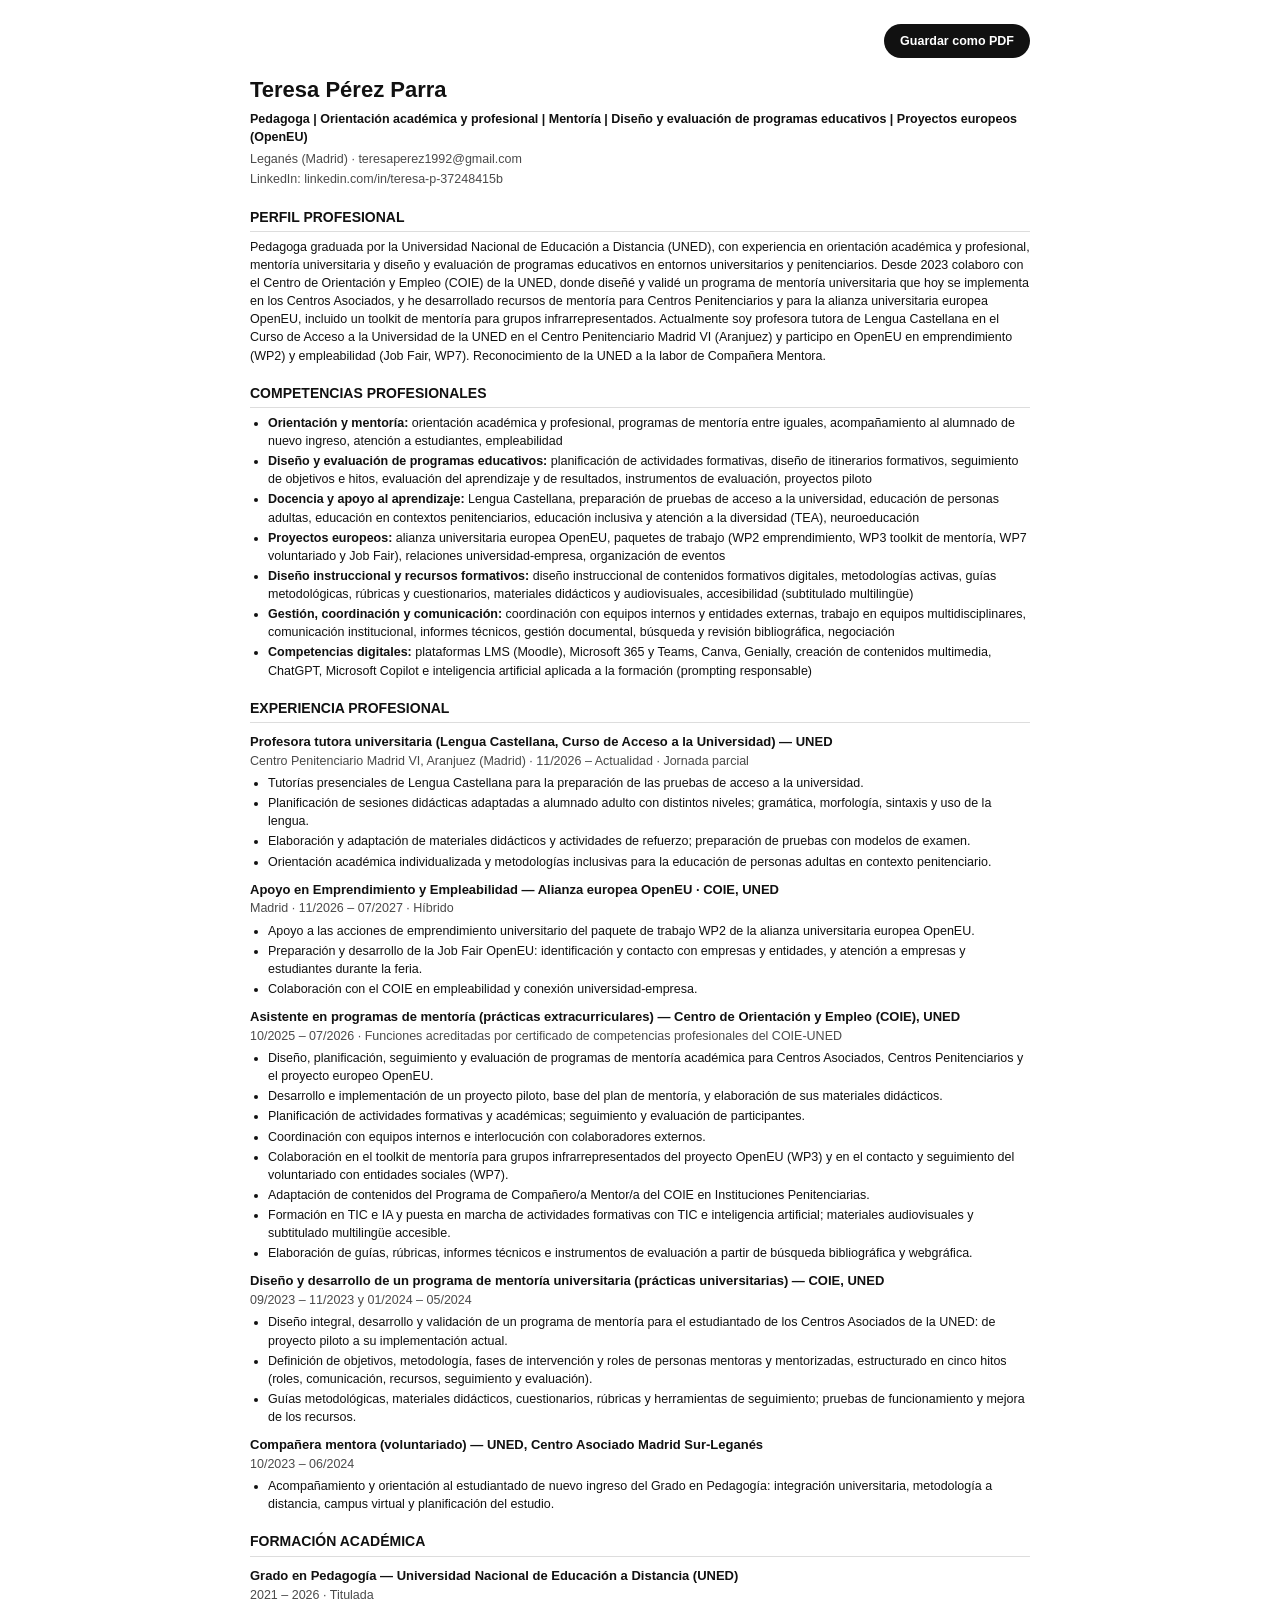
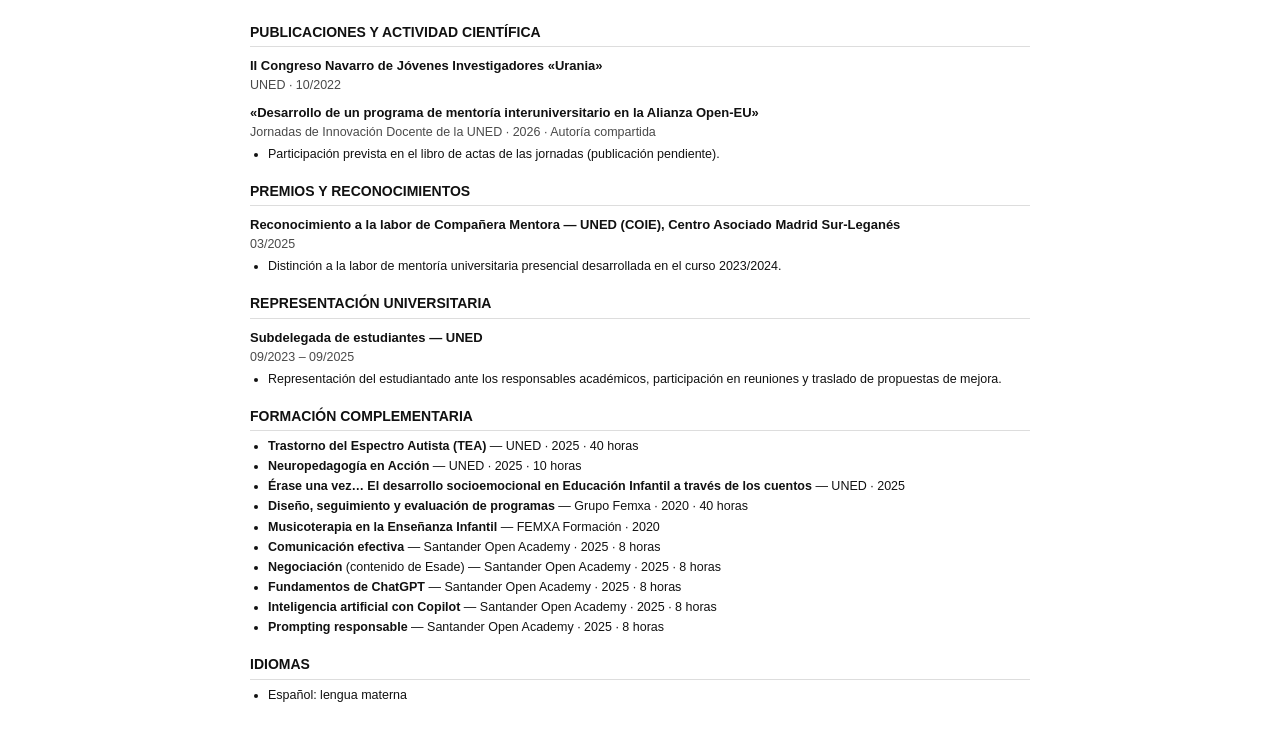
==== cv.html @ b2f472a7 "deploy: cae99cfe1061488c470f6bf29c851a079ede2fc2 OBravoSarro/kodo-portfolio@cae99cfe1061488c470f6bf2" ====
<!doctype html>
<html lang="es">
  <head>
    <meta charset="utf-8" />
    <meta name="viewport" content="width=device-width, initial-scale=1" />
    <title>Teresa Pérez Parra — CV</title>
    <meta name="robots" content="noindex" />
    <style>
      * { box-sizing: border-box; }
      body { margin: 0; padding: 24px; font-family: Arial, Helvetica, sans-serif; font-size: 12.5px; line-height: 1.45; color: #111; background: #fff; }
      .page { max-width: 780px; margin: 0 auto; }
      a { color: inherit; text-decoration: none; }
      h1 { font-size: 22px; margin: 0 0 4px; }
      .title { font-weight: 700; margin: 0 0 4px; }
      .contact { color: #4a4a4a; margin: 0 0 2px; }
      h2 { font-size: 14px; margin: 18px 0 6px; padding-bottom: 4px; border-bottom: 1px solid #ddd; text-transform: uppercase; }
      h3 { font-size: 13px; margin: 10px 0 0; }
      .meta { color: #4a4a4a; margin: 0 0 2px; }
      p { margin: 0 0 6px; }
      ul { margin: 4px 0 8px 18px; padding: 0; }
      li { margin: 2px 0; }
      .toolbar { display: flex; justify-content: flex-end; margin-bottom: 16px; }
      .toolbar button { font: inherit; font-weight: 600; padding: 8px 16px; border: 0; border-radius: 999px; background: #111; color: #fff; cursor: pointer; }
      @media print { body { padding: 0; } @page { margin: 14mm; } .toolbar { display: none; } }
    </style>
  </head>
  <body>
    <main class="page">
      <div class="toolbar"><button type="button" onclick="window.print()">Guardar como PDF</button></div>
      <header>
      <h1>Teresa Pérez Parra</h1>
      <p class="title">Pedagoga | Orientación académica y profesional | Mentoría | Diseño y evaluación de programas educativos | Proyectos europeos (OpenEU)</p>
      <p class="contact">Leganés (Madrid) · <a href="mailto:teresaperez1992@gmail.com">teresaperez1992@gmail.com</a></p>
      <p class="contact">LinkedIn: linkedin.com/in/teresa-p-37248415b</p>
      </header>
      <h2>Perfil profesional</h2>
      <p>Pedagoga graduada por la Universidad Nacional de Educación a Distancia (UNED), con experiencia en orientación académica y profesional, mentoría universitaria y diseño y evaluación de programas educativos en entornos universitarios y penitenciarios. Desde 2023 colaboro con el Centro de Orientación y Empleo (COIE) de la UNED, donde diseñé y validé un programa de mentoría universitaria que hoy se implementa en los Centros Asociados, y he desarrollado recursos de mentoría para Centros Penitenciarios y para la alianza universitaria europea OpenEU, incluido un toolkit de mentoría para grupos infrarrepresentados. Actualmente soy profesora tutora de Lengua Castellana en el Curso de Acceso a la Universidad de la UNED en el Centro Penitenciario Madrid VI (Aranjuez) y participo en OpenEU en emprendimiento (WP2) y empleabilidad (Job Fair, WP7). Reconocimiento de la UNED a la labor de Compañera Mentora.</p>
      <h2>Competencias profesionales</h2>
      <ul>
        <li><strong>Orientación y mentoría:</strong> orientación académica y profesional, programas de mentoría entre iguales, acompañamiento al alumnado de nuevo ingreso, atención a estudiantes, empleabilidad</li>
        <li><strong>Diseño y evaluación de programas educativos:</strong> planificación de actividades formativas, diseño de itinerarios formativos, seguimiento de objetivos e hitos, evaluación del aprendizaje y de resultados, instrumentos de evaluación, proyectos piloto</li>
        <li><strong>Docencia y apoyo al aprendizaje:</strong> Lengua Castellana, preparación de pruebas de acceso a la universidad, educación de personas adultas, educación en contextos penitenciarios, educación inclusiva y atención a la diversidad (TEA), neuroeducación</li>
        <li><strong>Proyectos europeos:</strong> alianza universitaria europea OpenEU, paquetes de trabajo (WP2 emprendimiento, WP3 toolkit de mentoría, WP7 voluntariado y Job Fair), relaciones universidad-empresa, organización de eventos</li>
        <li><strong>Diseño instruccional y recursos formativos:</strong> diseño instruccional de contenidos formativos digitales, metodologías activas, guías metodológicas, rúbricas y cuestionarios, materiales didácticos y audiovisuales, accesibilidad (subtitulado multilingüe)</li>
        <li><strong>Gestión, coordinación y comunicación:</strong> coordinación con equipos internos y entidades externas, trabajo en equipos multidisciplinares, comunicación institucional, informes técnicos, gestión documental, búsqueda y revisión bibliográfica, negociación</li>
        <li><strong>Competencias digitales:</strong> plataformas LMS (Moodle), Microsoft 365 y Teams, Canva, Genially, creación de contenidos multimedia, ChatGPT, Microsoft Copilot e inteligencia artificial aplicada a la formación (prompting responsable)</li>
      </ul>
      <h2>Experiencia profesional</h2>
      <h3>Profesora tutora universitaria (Lengua Castellana, Curso de Acceso a la Universidad) — UNED</h3>
      <p class="meta">Centro Penitenciario Madrid VI, Aranjuez (Madrid) · 11/2026 – Actualidad · Jornada parcial</p>
      <ul>
        <li>Tutorías presenciales de Lengua Castellana para la preparación de las pruebas de acceso a la universidad.</li>
        <li>Planificación de sesiones didácticas adaptadas a alumnado adulto con distintos niveles; gramática, morfología, sintaxis y uso de la lengua.</li>
        <li>Elaboración y adaptación de materiales didácticos y actividades de refuerzo; preparación de pruebas con modelos de examen.</li>
        <li>Orientación académica individualizada y metodologías inclusivas para la educación de personas adultas en contexto penitenciario.</li>
      </ul>
      <h3>Apoyo en Emprendimiento y Empleabilidad — Alianza europea OpenEU · COIE, UNED</h3>
      <p class="meta">Madrid · 11/2026 – 07/2027 · Híbrido</p>
      <ul>
        <li>Apoyo a las acciones de emprendimiento universitario del paquete de trabajo WP2 de la alianza universitaria europea OpenEU.</li>
        <li>Preparación y desarrollo de la Job Fair OpenEU: identificación y contacto con empresas y entidades, y atención a empresas y estudiantes durante la feria.</li>
        <li>Colaboración con el COIE en empleabilidad y conexión universidad-empresa.</li>
      </ul>
      <h3>Asistente en programas de mentoría (prácticas extracurriculares) — Centro de Orientación y Empleo (COIE), UNED</h3>
      <p class="meta">10/2025 – 07/2026 · Funciones acreditadas por certificado de competencias profesionales del COIE-UNED</p>
      <ul>
        <li>Diseño, planificación, seguimiento y evaluación de programas de mentoría académica para Centros Asociados, Centros Penitenciarios y el proyecto europeo OpenEU.</li>
        <li>Desarrollo e implementación de un proyecto piloto, base del plan de mentoría, y elaboración de sus materiales didácticos.</li>
        <li>Planificación de actividades formativas y académicas; seguimiento y evaluación de participantes.</li>
        <li>Coordinación con equipos internos e interlocución con colaboradores externos.</li>
        <li>Colaboración en el toolkit de mentoría para grupos infrarrepresentados del proyecto OpenEU (WP3) y en el contacto y seguimiento del voluntariado con entidades sociales (WP7).</li>
        <li>Adaptación de contenidos del Programa de Compañero/a Mentor/a del COIE en Instituciones Penitenciarias.</li>
        <li>Formación en TIC e IA y puesta en marcha de actividades formativas con TIC e inteligencia artificial; materiales audiovisuales y subtitulado multilingüe accesible.</li>
        <li>Elaboración de guías, rúbricas, informes técnicos e instrumentos de evaluación a partir de búsqueda bibliográfica y webgráfica.</li>
      </ul>
      <h3>Diseño y desarrollo de un programa de mentoría universitaria (prácticas universitarias) — COIE, UNED</h3>
      <p class="meta">09/2023 – 11/2023 y 01/2024 – 05/2024</p>
      <ul>
        <li>Diseño integral, desarrollo y validación de un programa de mentoría para el estudiantado de los Centros Asociados de la UNED: de proyecto piloto a su implementación actual.</li>
        <li>Definición de objetivos, metodología, fases de intervención y roles de personas mentoras y mentorizadas, estructurado en cinco hitos (roles, comunicación, recursos, seguimiento y evaluación).</li>
        <li>Guías metodológicas, materiales didácticos, cuestionarios, rúbricas y herramientas de seguimiento; pruebas de funcionamiento y mejora de los recursos.</li>
      </ul>
      <h3>Compañera mentora (voluntariado) — UNED, Centro Asociado Madrid Sur-Leganés</h3>
      <p class="meta">10/2023 – 06/2024</p>
      <ul>
        <li>Acompañamiento y orientación al estudiantado de nuevo ingreso del Grado en Pedagogía: integración universitaria, metodología a distancia, campus virtual y planificación del estudio.</li>
      </ul>
      <h2>Formación académica</h2>
      <h3>Grado en Pedagogía — Universidad Nacional de Educación a Distancia (UNED)</h3>
      <p class="meta">2021 – 2026 · Titulada</p>
      <h2>Publicaciones y actividad científica</h2>
      <h3>II Congreso Navarro de Jóvenes Investigadores «Urania»</h3>
      <p class="meta">UNED · 10/2022</p>
      <h3>«Desarrollo de un programa de mentoría interuniversitario en la Alianza Open-EU»</h3>
      <p class="meta">Jornadas de Innovación Docente de la UNED · 2026 · Autoría compartida</p>
      <ul>
        <li>Participación prevista en el libro de actas de las jornadas (publicación pendiente).</li>
      </ul>
      <h2>Premios y reconocimientos</h2>
      <h3>Reconocimiento a la labor de Compañera Mentora — UNED (COIE), Centro Asociado Madrid Sur-Leganés</h3>
      <p class="meta">03/2025</p>
      <ul>
        <li>Distinción a la labor de mentoría universitaria presencial desarrollada en el curso 2023/2024.</li>
      </ul>
      <h2>Representación universitaria</h2>
      <h3>Subdelegada de estudiantes — UNED</h3>
      <p class="meta">09/2023 – 09/2025</p>
      <ul>
        <li>Representación del estudiantado ante los responsables académicos, participación en reuniones y traslado de propuestas de mejora.</li>
      </ul>
      <h2>Formación complementaria</h2>
      <ul>
        <li><strong>Trastorno del Espectro Autista (TEA)</strong> — UNED · 2025 · 40 horas</li>
        <li><strong>Neuropedagogía en Acción</strong> — UNED · 2025 · 10 horas</li>
        <li><strong>Érase una vez… El desarrollo socioemocional en Educación Infantil a través de los cuentos</strong> — UNED · 2025</li>
        <li><strong>Diseño, seguimiento y evaluación de programas</strong> — Grupo Femxa · 2020 · 40 horas</li>
        <li><strong>Musicoterapia en la Enseñanza Infantil</strong> — FEMXA Formación · 2020</li>
        <li><strong>Comunicación efectiva</strong> — Santander Open Academy · 2025 · 8 horas</li>
        <li><strong>Negociación</strong> (contenido de Esade) — Santander Open Academy · 2025 · 8 horas</li>
        <li><strong>Fundamentos de ChatGPT</strong> — Santander Open Academy · 2025 · 8 horas</li>
        <li><strong>Inteligencia artificial con Copilot</strong> — Santander Open Academy · 2025 · 8 horas</li>
        <li><strong>Prompting responsable</strong> — Santander Open Academy · 2025 · 8 horas</li>
      </ul>
      <h2>Idiomas</h2>
      <ul>
        <li>Español: lengua materna</li>
      </ul>
    </main>
  </body>
</html>
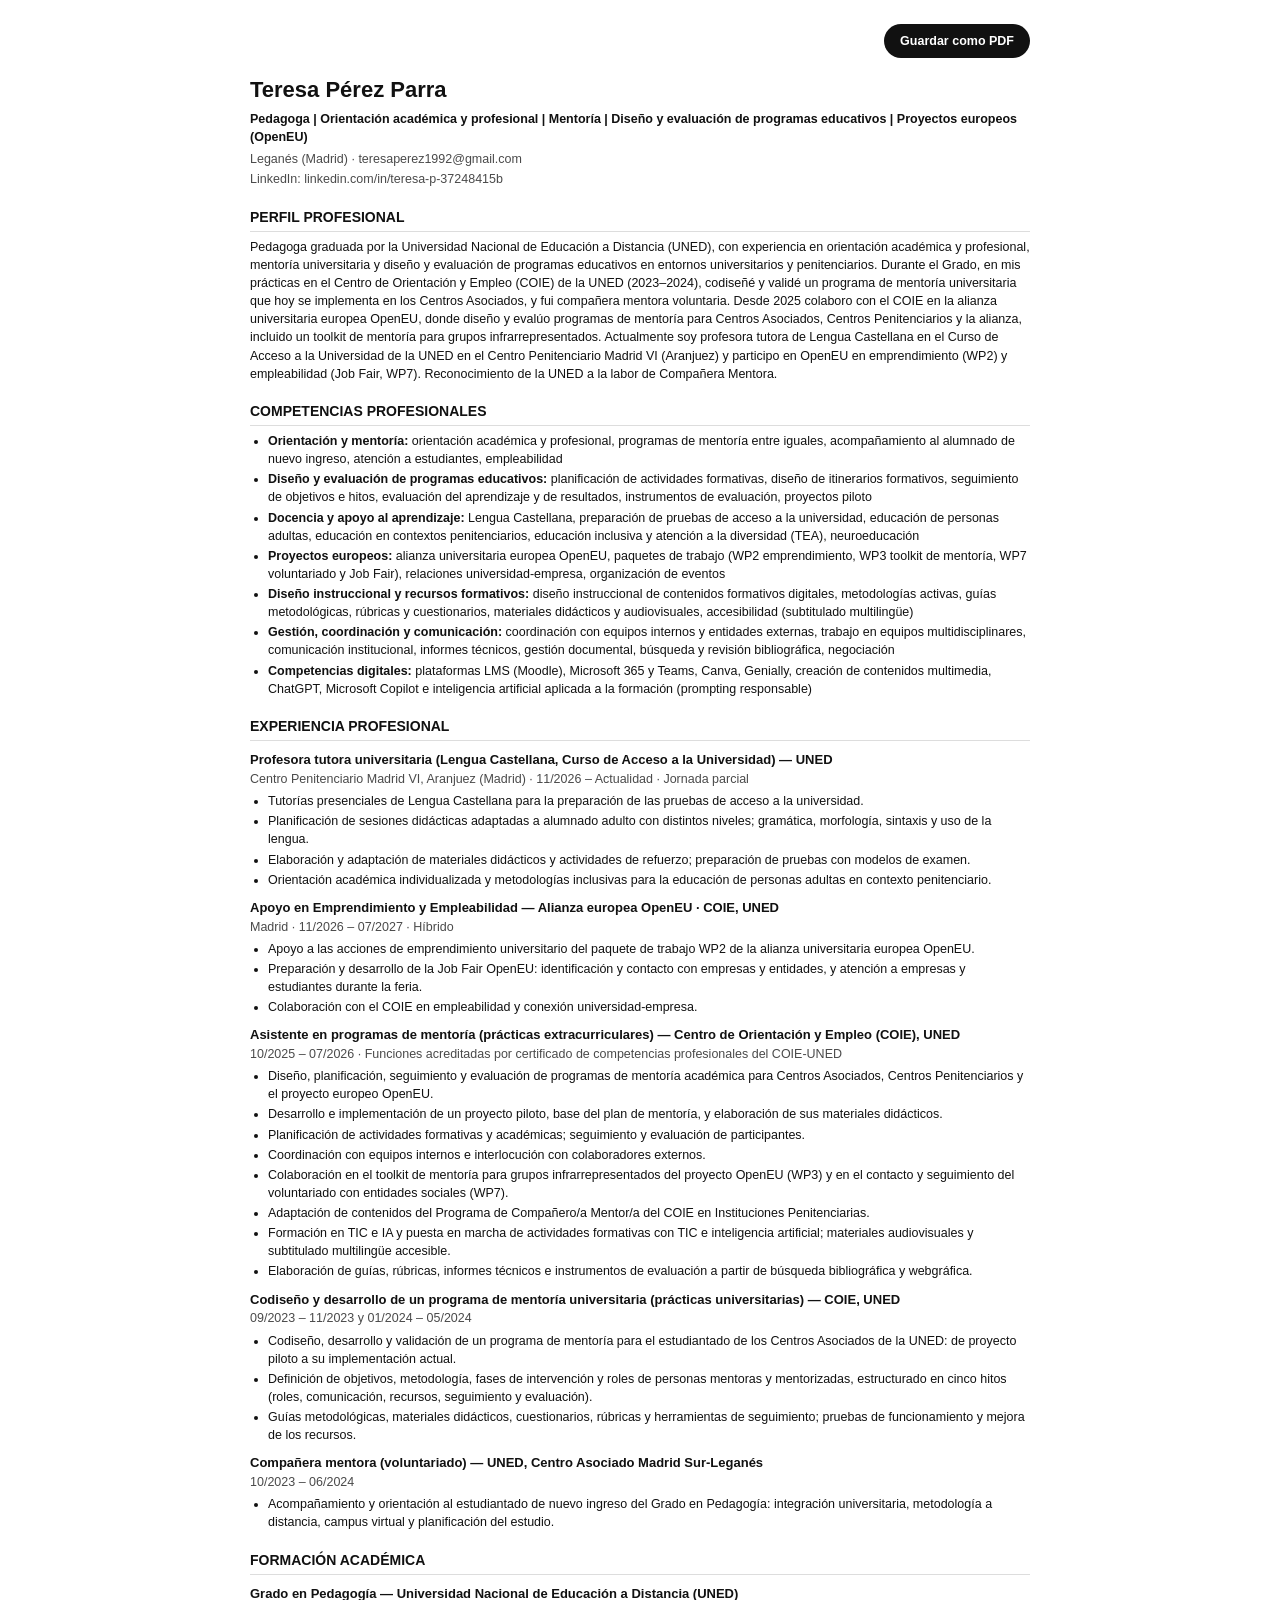
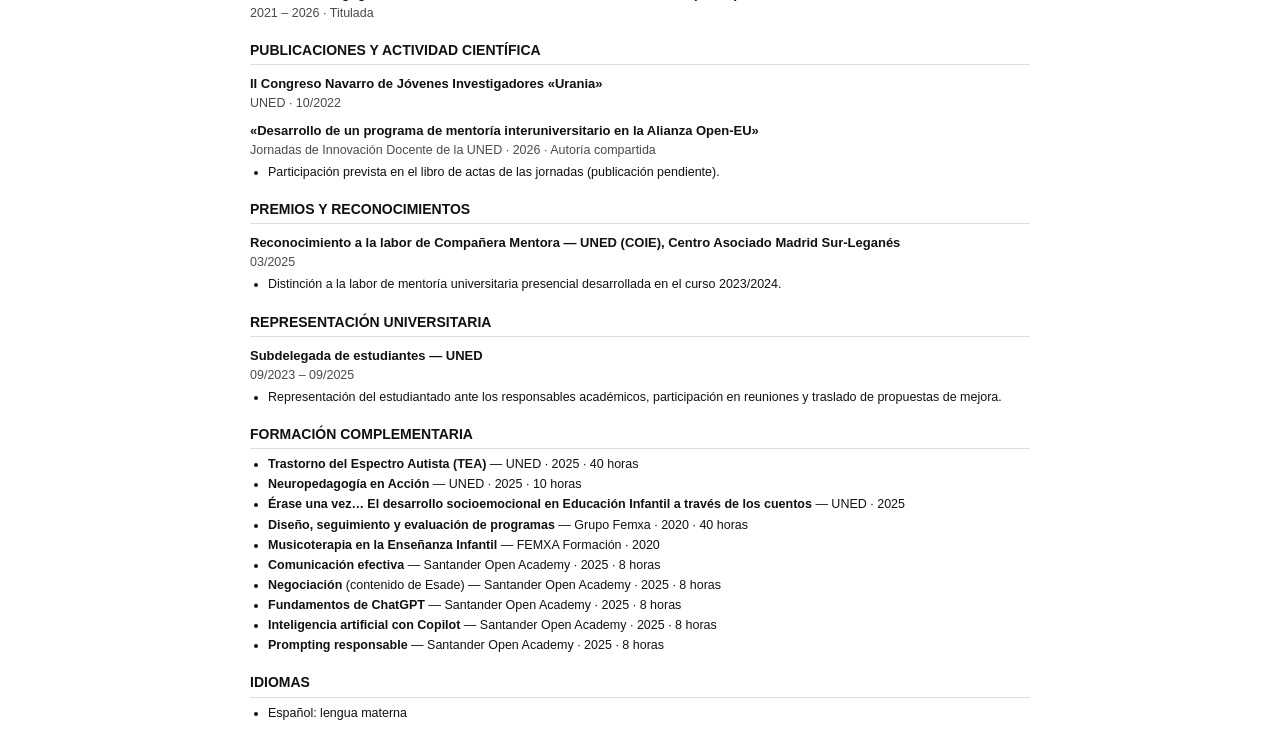
==== commit e6c90222: "deploy: 97e744e8e4cc45458013142e51e082ebff0ba1ef OBravoSarro/kodo-portfolio@97e744e8e4cc45458013142e" ====
--- a/cv.html
+++ b/cv.html
@@ -34,7 +34,7 @@
       <p class="contact">LinkedIn: linkedin.com/in/teresa-p-37248415b</p>
       </header>
       <h2>Perfil profesional</h2>
-      <p>Pedagoga graduada por la Universidad Nacional de Educación a Distancia (UNED), con experiencia en orientación académica y profesional, mentoría universitaria y diseño y evaluación de programas educativos en entornos universitarios y penitenciarios. Desde 2023 colaboro con el Centro de Orientación y Empleo (COIE) de la UNED, donde diseñé y validé un programa de mentoría universitaria que hoy se implementa en los Centros Asociados, y he desarrollado recursos de mentoría para Centros Penitenciarios y para la alianza universitaria europea OpenEU, incluido un toolkit de mentoría para grupos infrarrepresentados. Actualmente soy profesora tutora de Lengua Castellana en el Curso de Acceso a la Universidad de la UNED en el Centro Penitenciario Madrid VI (Aranjuez) y participo en OpenEU en emprendimiento (WP2) y empleabilidad (Job Fair, WP7). Reconocimiento de la UNED a la labor de Compañera Mentora.</p>
+      <p>Pedagoga graduada por la Universidad Nacional de Educación a Distancia (UNED), con experiencia en orientación académica y profesional, mentoría universitaria y diseño y evaluación de programas educativos en entornos universitarios y penitenciarios. Durante el Grado, en mis prácticas en el Centro de Orientación y Empleo (COIE) de la UNED (2023–2024), codiseñé y validé un programa de mentoría universitaria que hoy se implementa en los Centros Asociados, y fui compañera mentora voluntaria. Desde 2025 colaboro con el COIE en la alianza universitaria europea OpenEU, donde diseño y evalúo programas de mentoría para Centros Asociados, Centros Penitenciarios y la alianza, incluido un toolkit de mentoría para grupos infrarrepresentados. Actualmente soy profesora tutora de Lengua Castellana en el Curso de Acceso a la Universidad de la UNED en el Centro Penitenciario Madrid VI (Aranjuez) y participo en OpenEU en emprendimiento (WP2) y empleabilidad (Job Fair, WP7). Reconocimiento de la UNED a la labor de Compañera Mentora.</p>
       <h2>Competencias profesionales</h2>
       <ul>
         <li><strong>Orientación y mentoría:</strong> orientación académica y profesional, programas de mentoría entre iguales, acompañamiento al alumnado de nuevo ingreso, atención a estudiantes, empleabilidad</li>
@@ -73,10 +73,10 @@
         <li>Formación en TIC e IA y puesta en marcha de actividades formativas con TIC e inteligencia artificial; materiales audiovisuales y subtitulado multilingüe accesible.</li>
         <li>Elaboración de guías, rúbricas, informes técnicos e instrumentos de evaluación a partir de búsqueda bibliográfica y webgráfica.</li>
       </ul>
-      <h3>Diseño y desarrollo de un programa de mentoría universitaria (prácticas universitarias) — COIE, UNED</h3>
+      <h3>Codiseño y desarrollo de un programa de mentoría universitaria (prácticas universitarias) — COIE, UNED</h3>
       <p class="meta">09/2023 – 11/2023 y 01/2024 – 05/2024</p>
       <ul>
-        <li>Diseño integral, desarrollo y validación de un programa de mentoría para el estudiantado de los Centros Asociados de la UNED: de proyecto piloto a su implementación actual.</li>
+        <li>Codiseño, desarrollo y validación de un programa de mentoría para el estudiantado de los Centros Asociados de la UNED: de proyecto piloto a su implementación actual.</li>
         <li>Definición de objetivos, metodología, fases de intervención y roles de personas mentoras y mentorizadas, estructurado en cinco hitos (roles, comunicación, recursos, seguimiento y evaluación).</li>
         <li>Guías metodológicas, materiales didácticos, cuestionarios, rúbricas y herramientas de seguimiento; pruebas de funcionamiento y mejora de los recursos.</li>
       </ul>
